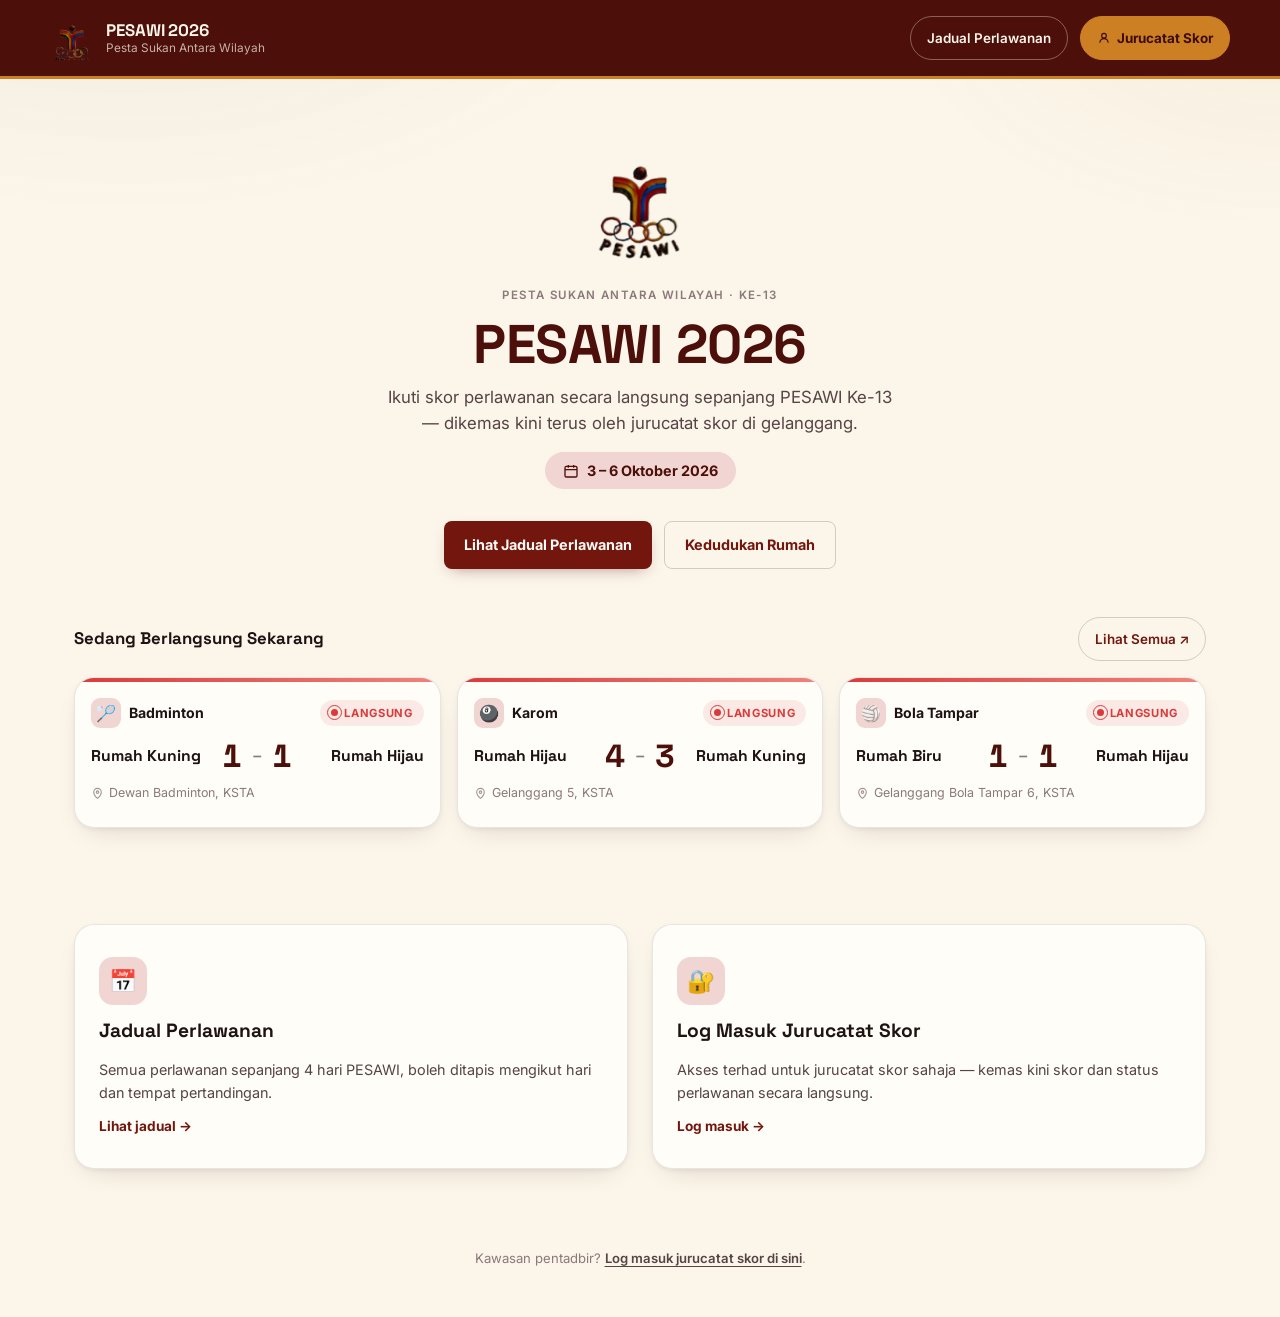
==== index.html @ 46c263d4 "Checkpoint before Apple-inspired minimalist redesign" ====
<!DOCTYPE html>
<html lang="ms">
<head>
<meta charset="UTF-8" />
<meta name="viewport" content="width=device-width, initial-scale=1" />
<title>PESAWI 2026 — Pesta Sukan Antara Wilayah</title>
<link rel="preconnect" href="https://fonts.googleapis.com">
<link rel="preconnect" href="https://fonts.gstatic.com" crossorigin>
<link href="https://fonts.googleapis.com/css2?family=Space+Grotesk:wght@500;600;700&family=Inter:wght@400;500;600;700&display=swap" rel="stylesheet">
<link rel="stylesheet" href="styles.css">
<style>
  .hero{ padding:var(--sp-8) 0 var(--sp-7); text-align:center; }
  .hero__logo{ width:auto; height:120px; margin:0 auto var(--sp-5); }
  .hero__eyebrow{ margin-bottom:var(--sp-3); }
  .hero__title{
    font-family:var(--font-display); font-weight:700; letter-spacing:-0.01em;
    font-size:clamp(2.2rem,6vw,3.4rem); color:var(--maroon-800); line-height:1.05;
  }
  .hero__sub{ font-size:1.05rem; color:var(--ink-600); margin-top:var(--sp-3); max-width:520px; margin-left:auto; margin-right:auto; }
  .hero__dates{
    display:inline-flex; align-items:center; gap:8px; margin-top:var(--sp-4);
    background:var(--maroon-100); color:var(--maroon-800); font-weight:700;
    padding:8px 18px; border-radius:999px; font-size:0.9rem;
  }
  .hero__actions{ display:flex; justify-content:center; gap:var(--sp-3); margin-top:var(--sp-6); flex-wrap:wrap; }

  .live-strip{ padding:0 0 var(--sp-7); }
  .live-strip__head{ display:flex; align-items:center; justify-content:space-between; margin-bottom:var(--sp-4); }
  .live-strip__grid{ display:grid; grid-template-columns:repeat(auto-fit, minmax(280px,1fr)); gap:var(--sp-4); }

  .quick-links{ display:grid; grid-template-columns:1fr 1fr; gap:var(--sp-5); padding:var(--sp-7) 0; }
  .quick-card{
    background:var(--cream-050); border:1px solid var(--line); border-radius:var(--r-lg);
    box-shadow:var(--shadow-card); padding:var(--sp-6) var(--sp-5); text-align:left;
    display:flex; flex-direction:column; gap:var(--sp-3); transition:transform .12s ease;
  }
  .quick-card:hover{ transform:translateY(-3px); }
  .quick-card:active{ transform:translateY(0); }
  .quick-card__icon{
    width:48px; height:48px; border-radius:var(--r-md); background:var(--maroon-100);
    display:flex; align-items:center; justify-content:center; font-size:1.4rem;
  }
  .quick-card h3{ font-family:var(--font-display); font-weight:700; font-size:1.2rem; }
  .quick-card p{ font-size:0.9rem; color:var(--ink-600); line-height:1.6; }
  .quick-card__arrow{ margin-top:auto; font-size:0.85rem; font-weight:700; color:var(--maroon-700); }

  .admin-footer-link{
    display:block; text-align:center; padding:var(--sp-6) 0 var(--sp-7);
    font-size:0.82rem; color:var(--ink-400);
  }
  .admin-footer-link a{ color:var(--ink-600); font-weight:600; text-decoration:underline; text-underline-offset:3px; }

  @media (max-width:640px){
    .quick-links{ grid-template-columns:1fr; }
  }
</style>
</head>
<body>

<header class="site-header">
  <div class="wrap site-header__row">
    <a class="brand" href="index.html" style="text-decoration:none;">
      <img class="brand__mark" src="assets/pesawi-icon.png" alt="Logo PESAWI" style="width:auto;height:44px;border-radius:0;background:none;object-fit:contain;" />
      <div class="brand__text">
        <span class="brand__title">PESAWI 2026</span>
        <span class="brand__sub">Pesta Sukan Antara Wilayah</span>
      </div>
    </a>
    <div class="nav-actions">
      <a class="nav-link" href="schedule.html">Jadual Perlawanan</a>
      <a class="nav-link nav-link--gold" href="admin.html">
        <svg viewBox="0 0 24 24" width="14" height="14" fill="none" stroke="currentColor" stroke-width="2"><path d="M12 12a4 4 0 1 0 0-8 4 4 0 0 0 0 8ZM5 20a7 7 0 0 1 14 0"/></svg>
        Jurucatat Skor
      </a>
    </div>
  </div>
</header>

<main class="wrap">

  <section class="hero">
    <img class="hero__logo" src="assets/pesawi-lockup.png" alt="Logo PESAWI — Pesta Sukan Antara Wilayah" />
    <div class="hero__eyebrow eyebrow">Pesta Sukan Antara Wilayah · Ke-13</div>
    <h1 class="hero__title">PESAWI 2026</h1>
    <p class="hero__sub">Ikuti skor perlawanan secara langsung sepanjang PESAWI Ke-13 — dikemas kini terus oleh jurucatat skor di gelanggang.</p>
    <div class="hero__dates">
      <svg viewBox="0 0 24 24" width="16" height="16" fill="none" stroke="currentColor" stroke-width="2"><rect x="3" y="5" width="18" height="16" rx="2"/><path d="M8 3v4M16 3v4M3 10h18"/></svg>
      3 – 6 Oktober 2026
    </div>
    <div class="hero__actions">
      <a class="btn btn--primary" href="schedule.html">Lihat Jadual Perlawanan</a>
      <a class="btn btn--ghost" href="standings.html">Kedudukan Rumah</a>
    </div>
  </section>

  <section class="live-strip" id="liveStrip" style="display:none;">
    <div class="live-strip__head">
      <h2 class="section-title">Sedang Berlangsung Sekarang</h2>
      <a class="nav-link" href="schedule.html" style="border-color:var(--line-strong); color:var(--maroon-700);">Lihat Semua ↗</a>
    </div>
    <div class="live-strip__grid" id="liveStripGrid"></div>
  </section>

  <section class="quick-links">
    <a class="quick-card" href="schedule.html">
      <span class="quick-card__icon">📅</span>
      <h3>Jadual Perlawanan</h3>
      <p>Semua perlawanan sepanjang 4 hari PESAWI, boleh ditapis mengikut hari dan tempat pertandingan.</p>
      <span class="quick-card__arrow">Lihat jadual →</span>
    </a>
    <a class="quick-card" href="admin.html">
      <span class="quick-card__icon">🔐</span>
      <h3>Log Masuk Jurucatat Skor</h3>
      <p>Akses terhad untuk jurucatat skor sahaja — kemas kini skor dan status perlawanan secara langsung.</p>
      <span class="quick-card__arrow">Log masuk →</span>
    </a>
  </section>

</main>

<footer class="wrap admin-footer-link">
  Kawasan pentadbir? <a href="admin.html">Log masuk jurucatat skor di sini</a>.
</footer>

<script src="mock-data.js"></script>
<script>
(function(){
  // matchCardHTML() now lives in mock-data.js as publicMatchCardHTML()
  // (shared with sport.html)

  MatchStore.subscribe(matches => {
    const live = matches.filter(m => m.status === 'live').slice(0, 3);
    const strip = document.getElementById('liveStrip');
    const grid = document.getElementById('liveStripGrid');
    if(live.length === 0){
      strip.style.display = 'none';
      return;
    }
    strip.style.display = 'block';
    grid.innerHTML = live.map(publicMatchCardHTML).join('');
  });
})();
</script>
</body>
</html>
---- styles.css ----
/* ================================================================
   PESAWI 2026 — SHARED DESIGN SYSTEM
   Colors sampled directly from the real PESAWI logo (not guessed).
   Red family (maroon + ink) shares one hue (~355-5deg); gold accent
   sits at ~33deg for contrast. See pesawi-palette.png for swatches.
   ================================================================ */
:root{
  /* --- Brand color family (from logo's red band) --- */
  --maroon-900:#3D0C07;
  --maroon-800:#4C0F0A;
  --maroon-700:#72160E;
  --maroon-600:#87241B;
  --maroon-500:#9E382F;
  --maroon-100:#F0D5D3;

  /* --- Warm neutrals (from logo's black outline) --- */
  --cream-100:#FBF5EA;
  --cream-050:#FFFDF8;
  --ink-900:#1A1111;
  --ink-800:#1F1213;
  --ink-600:#574445;
  --ink-400:#8C797A;
  --line:rgba(31,18,19,0.10);
  --line-strong:rgba(31,18,19,0.18);

  /* --- Gold accent (from logo's gold band, brightened — source photo was underexposed) --- */
  --gold-600:#9E5E10;
  --gold-500:#CC8023;
  --gold-300:#E6AD67;
  --gold-100:#F7E1C6;

  /* --- Status colors --- */
  --live:#D93B3B;
  --live-bg:rgba(217,59,59,0.10);
  --upcoming-bg:var(--gold-100);
  --finished-bg:rgba(43,27,20,0.06);
  --finished-ink:var(--ink-400);

  /* --- House colors (standings) --- */
  --house-merah:#B83A33;
  --house-biru:#3F71A6;
  --house-kuning:#8A6B12;
  --house-hijau:#368048;

  /* --- Type --- */
  --font-display:'Space Grotesk', sans-serif;
  --font-body:'Inter', sans-serif;

  /* --- Spacing --- */
  --sp-1:4px; --sp-2:8px; --sp-3:12px; --sp-4:16px; --sp-5:24px;
  --sp-6:32px; --sp-7:48px; --sp-8:64px;

  /* --- Radius / shadow --- */
  --r-sm:8px; --r-md:14px; --r-lg:20px; --r-xl:26px;
  --shadow-card: 0 10px 28px -14px rgba(74,29,29,0.22), 0 2px 6px -2px rgba(74,29,29,0.10);
  --shadow-pop: 0 30px 70px -24px rgba(36,22,17,0.45);
}

*,*::before,*::after{ box-sizing:border-box; }
html{ -webkit-text-size-adjust:100%; }
body{
  margin:0;
  background:var(--cream-100);
  color:var(--ink-800);
  font-family:var(--font-body);
  font-size:16px;
  line-height:1.5;
  -webkit-font-smoothing:antialiased;
}
img,svg{ display:block; max-width:100%; }
button,input,select{ font-family:inherit; font-size:inherit; }
button{ cursor:pointer; }
a{ color:inherit; text-decoration:none; }
h1,h2,h3,p,ul{ margin:0; }
ul{ list-style:none; padding:0; }

:focus-visible{ outline:2px solid var(--gold-600); outline-offset:2px; border-radius:4px; }

.wrap{ max-width:1180px; margin:0 auto; padding:0 var(--sp-5); }

/* subtle ambient warmth in the background, no imagery */
body::before{
  content:''; position:fixed; inset:0; z-index:-1; pointer-events:none;
  background:
    radial-gradient(900px 480px at 10% -8%, rgba(107,42,42,0.05), transparent 60%),
    radial-gradient(700px 420px at 100% 0%, rgba(200,147,43,0.06), transparent 55%);
}

/* ================================================================
   TYPE HELPERS
   ================================================================ */
.eyebrow{
  font-family:var(--font-body); font-weight:600; font-size:0.72rem;
  letter-spacing:0.12em; text-transform:uppercase; color:var(--ink-400);
}
.page-title{
  font-family:var(--font-display); font-weight:700; letter-spacing:-0.01em;
  font-size:clamp(1.5rem,3vw,2.1rem); color:var(--maroon-800);
}
.section-title{
  font-family:var(--font-display); font-weight:700; font-size:1.05rem; color:var(--ink-800);
}
.muted{ color:var(--ink-400); font-size:0.88rem; }

/* ================================================================
   HEADER / NAV  (shared shape, brand-colored variants per page)
   ================================================================ */
.site-header{
  position:sticky; top:0; z-index:30;
  background:var(--maroon-800);
  border-bottom:3px solid var(--gold-500);
}
.site-header__row{
  display:flex; align-items:center; justify-content:space-between;
  gap:var(--sp-4); padding:var(--sp-4) 0;
}
.brand{ display:flex; align-items:center; gap:var(--sp-3); color:var(--cream-100); }
.brand__mark{
  width:40px; height:40px; border-radius:50%;
  background:var(--gold-500); color:var(--maroon-900);
  font-family:var(--font-display); font-weight:800; font-size:0.95rem;
  display:flex; align-items:center; justify-content:center; flex-shrink:0;
}
.brand__text{ display:flex; flex-direction:column; gap:1px; line-height:1.2; }
.brand__title{ font-family:var(--font-display); font-weight:700; font-size:1.05rem; letter-spacing:-0.01em; }
.brand__sub{ font-size:0.74rem; color:rgba(251,245,234,0.7); }

.nav-actions{ display:flex; align-items:center; gap:var(--sp-3); }
.nav-link{
  font-size:0.84rem; font-weight:600; color:var(--cream-100);
  border:1px solid rgba(251,245,234,0.35); padding:9px 16px; border-radius:999px;
  min-height:44px; display:inline-flex; align-items:center; gap:6px; transition:background .15s ease;
}
.nav-link:hover{ background:rgba(251,245,234,0.1); }
.nav-link--gold{ background:var(--gold-500); color:var(--maroon-900); border-color:var(--gold-500); font-weight:700; }
.nav-link--gold:hover{ background:var(--gold-300); }

/* ================================================================
   BUTTONS
   ================================================================ */
.btn{
  display:inline-flex; align-items:center; justify-content:center; gap:8px;
  border:none; border-radius:var(--r-sm); padding:12px 20px;
  font-family:var(--font-body); font-weight:700; font-size:0.9rem;
  transition:transform .08s ease, box-shadow .15s ease, background .15s ease;
}
.btn:active{ transform:translateY(1px); }
.btn--primary{ background:var(--maroon-700); color:var(--cream-050); box-shadow:0 6px 16px -8px rgba(107,42,42,0.6); }
.btn--primary:hover{ background:var(--maroon-600); }
.btn--gold{ background:var(--gold-500); color:var(--maroon-900); }
.btn--gold:hover{ background:var(--gold-300); }
.btn--ghost{ background:transparent; color:var(--maroon-700); border:1.5px solid var(--line-strong); }
.btn--ghost:hover{ background:var(--maroon-100); }
.btn--danger{ background:transparent; color:var(--live); border:1.5px solid rgba(217,59,59,0.35); }
.btn--sm{ padding:8px 14px; font-size:0.8rem; min-height:44px; }
.btn--block{ width:100%; }
.btn:disabled{ opacity:0.45; cursor:not-allowed; transform:none; box-shadow:none; }

.btn--tiktok{
  background:#101010; color:#fff; border-radius:999px; padding:14px 26px;
  font-size:0.95rem; letter-spacing:0.01em;
  box-shadow:0 10px 24px -10px rgba(0,0,0,0.5);
  border-bottom:3px solid; border-image: linear-gradient(90deg,#25F4EE,#FE2C55) 1;
}
.btn--tiktok:hover{ background:#000; }
.btn--tiktok svg{ width:16px; height:16px; }
.btn--tiktok.is-disabled{
  background:var(--finished-bg); color:var(--ink-400); border-bottom-color:var(--line-strong);
  box-shadow:none; pointer-events:none;
}

.icon-btn{
  width:44px; height:44px; border-radius:10px; background:var(--cream-100);
  border:1.5px solid var(--line-strong); display:flex; align-items:center; justify-content:center;
  color:var(--maroon-700); font-family:var(--font-display); font-weight:800; font-size:1.1rem;
  transition:transform .08s ease, background .15s ease;
}
.icon-btn:hover{ background:var(--maroon-100); }
.icon-btn:active{ transform:scale(0.92); }
.icon-btn--minus{ color:var(--maroon-700); }
.icon-btn--plus{ background:var(--maroon-700); color:#fff; border-color:var(--maroon-700); }
.icon-btn--plus:hover{ background:var(--maroon-600); }

/* ================================================================
   BADGES / STATUS
   ================================================================ */
.badge{
  display:inline-flex; align-items:center; gap:6px;
  padding:5px 11px; border-radius:999px; font-size:0.7rem; font-weight:700;
  letter-spacing:0.06em; text-transform:uppercase; white-space:nowrap;
}
.badge--live{ background:var(--live-bg); color:var(--live); }
.badge--live .dot{ width:7px; height:7px; border-radius:50%; background:var(--live); position:relative; }
.badge--live .dot::after{
  content:''; position:absolute; inset:-4px; border-radius:50%; border:1.5px solid var(--live);
  animation:pulseRing 1.6s ease-out infinite;
}
@keyframes pulseRing{
  0%{ transform:scale(0.6); opacity:0.9; } 100%{ transform:scale(2.1); opacity:0; }
}
.badge--upcoming{ background:var(--upcoming-bg); color:var(--gold-600); }
.badge--upcoming .dot{ width:6px; height:6px; border-radius:50%; background:var(--gold-500); }
.badge--finished{ background:var(--finished-bg); color:var(--finished-ink); }
.badge--finished .dot{ width:6px; height:6px; border-radius:50%; background:var(--finished-ink); }

/* status ribbon on cards */
.ribbon{ height:4px; width:100%; border-radius:var(--r-lg) var(--r-lg) 0 0; }
.ribbon--live{ background:linear-gradient(90deg, var(--live), #F0837A); }
.ribbon--upcoming{ background:var(--gold-500); }
.ribbon--finished{ background:var(--line-strong); }

/* ================================================================
   CARDS
   ================================================================ */
.card{
  background:var(--cream-050); border:1px solid var(--line); border-radius:var(--r-lg);
  box-shadow:var(--shadow-card); overflow:hidden;
}
.match-card{
  display:flex; flex-direction:column; text-align:left; width:100%;
  background:var(--cream-050); border:1px solid var(--line);
  transition:transform .12s ease, box-shadow .12s ease;
}
.match-card:hover{ transform:translateY(-3px); box-shadow:0 20px 40px -18px rgba(74,29,29,0.3); }
.match-card:active{ transform:translateY(0); box-shadow:var(--shadow-card); }
.match-card__body{ padding:var(--sp-4) var(--sp-4) var(--sp-5); display:flex; flex-direction:column; gap:var(--sp-3); }
.match-card__top{ display:flex; align-items:center; justify-content:space-between; gap:var(--sp-3); }
.sport-tag{ display:flex; align-items:center; gap:8px; font-weight:700; font-size:0.88rem; }
.sport-icon{
  width:30px; height:30px; border-radius:9px; background:var(--maroon-100);
  display:flex; align-items:center; justify-content:center; font-size:1rem; flex-shrink:0;
}
.match-card__teams{ display:flex; align-items:center; justify-content:space-between; gap:var(--sp-3); }
.team-name{ font-family:var(--font-display); font-weight:700; font-size:0.98rem; flex:1; line-height:1.2; }
.team-name--b{ text-align:right; }
.score-display{
  font-family:var(--font-display); font-weight:700; font-variant-numeric:tabular-nums;
  color:var(--maroon-800); line-height:1;
}
.score-display--card{ font-size:2rem; display:flex; align-items:center; gap:10px; }
.score-display--card .vs-sep{ color:var(--ink-400); font-size:1.1rem; font-weight:500; }
.match-card__meta{ display:flex; align-items:center; gap:var(--sp-3); font-size:0.78rem; color:var(--ink-400); flex-wrap:wrap; }
.match-card__meta svg{ width:13px; height:13px; opacity:0.8; }
.meta-item{ display:flex; align-items:center; gap:5px; }

/* ================================================================
   FILTER BAR / CHIPS
   ================================================================ */
.filter-bar{ display:flex; flex-direction:column; gap:var(--sp-3); padding:var(--sp-5) 0 var(--sp-4); }
.filter-row{ display:flex; align-items:center; gap:var(--sp-3); flex-wrap:wrap; }
.chip-row{ display:flex; gap:8px; flex-wrap:wrap; overflow-x:auto; padding-bottom:2px; }
.chip{
  background:var(--cream-050); border:1.5px solid var(--line-strong); color:var(--ink-600);
  font-size:0.82rem; font-weight:600; padding:8px 15px; border-radius:999px; white-space:nowrap;
  min-height:44px; display:flex; flex-direction:column; align-items:center; justify-content:center; line-height:1.25;
}
.chip small{ font-weight:500; font-size:0.68rem; opacity:0.75; }
.chip.is-active{ background:var(--maroon-700); border-color:var(--maroon-700); color:#fff; }
.chip.is-live::after{ content:''; }

.select-field{
  position:relative; display:inline-flex; align-items:center;
}
select.input{ padding-right:34px; appearance:none; -webkit-appearance:none; }
.select-field svg{ position:absolute; right:12px; pointer-events:none; width:14px; height:14px; color:var(--ink-400); }

/* ================================================================
   FORMS
   ================================================================ */
.field{ display:flex; flex-direction:column; gap:6px; }
.field label{ font-size:0.78rem; font-weight:700; color:var(--ink-600); }
.input{
  background:var(--cream-100); border:1.5px solid var(--line-strong); border-radius:var(--r-sm);
  padding:12px 14px; color:var(--ink-800); width:100%; min-height:44px;
}
.input:focus{ outline:none; border-color:var(--maroon-500); background:var(--cream-050); }
.input::placeholder{ color:var(--ink-400); }
.field-row{ display:grid; grid-template-columns:1fr 1fr; gap:var(--sp-4); }
.field-error{ font-size:0.76rem; color:var(--live); }
.field-hint{ font-size:0.76rem; color:var(--ink-400); }

/* ================================================================
   EMPTY / LOADING STATES
   ================================================================ */
.empty-state{
  display:flex; flex-direction:column; align-items:center; text-align:center; gap:var(--sp-3);
  padding:var(--sp-8) var(--sp-4); color:var(--ink-400);
}
.empty-state__icon{ font-size:2.4rem; }
.empty-state__title{ font-family:var(--font-display); font-weight:700; color:var(--ink-600); font-size:1.1rem; }

.skeleton-card{ border-radius:var(--r-lg); background:var(--cream-050); border:1px solid var(--line); padding:var(--sp-5); height:172px; overflow:hidden; }
.skeleton-line{
  border-radius:6px; background:linear-gradient(90deg, var(--line) 25%, var(--line-strong) 37%, var(--line) 63%);
  background-size:400% 100%; animation:shimmer 1.4s ease infinite;
}
@keyframes shimmer{ 0%{ background-position:100% 0; } 100%{ background-position:0 0; } }

/* ================================================================
   MODAL / OVERLAY  (match detail + admin forms)
   ================================================================ */
.overlay{
  position:fixed; inset:0; background:rgba(36,22,17,0.55);
  display:flex; align-items:flex-end; justify-content:center; z-index:60;
  opacity:0; pointer-events:none; transition:opacity .18s ease;
}
.overlay.is-open{ opacity:1; pointer-events:auto; }
.modal{
  background:var(--cream-100); width:100%; max-width:620px; max-height:92vh; overflow-y:auto;
  border-radius:var(--r-xl) var(--r-xl) 0 0; box-shadow:var(--shadow-pop);
  transform:translateY(24px); transition:transform .2s ease;
}
.overlay.is-open .modal{ transform:translateY(0); }
@media (min-width:720px){
  .overlay{ align-items:center; }
  .modal{ border-radius:var(--r-xl); }
}
.modal__head{ display:flex; align-items:center; justify-content:space-between; padding:var(--sp-4) var(--sp-5); border-bottom:1px solid var(--line); position:sticky; top:0; background:var(--cream-100); z-index:2; }
.modal__close{
  background:none; border:none; color:var(--ink-400); font-size:1.4rem; line-height:1;
  width:44px; height:44px; display:flex; align-items:center; justify-content:center; flex-shrink:0;
}
.modal__body{ padding:var(--sp-5); }

/* ================================================================
   MATCH DETAIL (public)
   ================================================================ */
.detail-scoreboard{ background:var(--maroon-800); border-radius:var(--r-lg); padding:var(--sp-6) var(--sp-5); color:var(--cream-100); text-align:center; }
.detail-teams{ display:grid; grid-template-columns:1fr auto 1fr; align-items:center; gap:var(--sp-4); }
.detail-team-name{ font-family:var(--font-display); font-weight:700; font-size:clamp(1rem,3vw,1.3rem); }
.detail-score{ font-family:var(--font-display); font-weight:700; font-size:clamp(3.4rem,11vw,5.2rem); color:var(--gold-300); line-height:1; }
.detail-sep{ color:rgba(251,245,234,0.4); font-size:1.4rem; padding:0 6px; }
.detail-meta-row{ display:flex; justify-content:center; gap:var(--sp-5); margin-top:var(--sp-5); flex-wrap:wrap; }
.detail-meta-item{ display:flex; align-items:center; gap:7px; font-size:0.84rem; color:rgba(251,245,234,0.85); }
.detail-meta-item svg{ width:15px; height:15px; }
.detail-actions{ display:flex; flex-direction:column; align-items:center; gap:var(--sp-2); margin-top:var(--sp-6); }

/* ================================================================
   ADMIN — LOGIN
   ================================================================ */
.login-screen{ min-height:calc(100vh - 68px); display:flex; align-items:center; justify-content:center; padding:var(--sp-5); }
.login-card{ width:100%; max-width:400px; padding:var(--sp-6) var(--sp-5); display:flex; flex-direction:column; gap:var(--sp-4); }
.login-card__head{ text-align:center; display:flex; flex-direction:column; gap:var(--sp-2); margin-bottom:var(--sp-2); }
.login-card__mark{ width:52px; height:52px; border-radius:50%; background:var(--maroon-700); color:var(--gold-300); display:flex; align-items:center; justify-content:center; margin:0 auto; font-family:var(--font-display); font-weight:800; }
.login-hint{ background:var(--gold-100); border:1px dashed var(--gold-500); border-radius:var(--r-sm); padding:var(--sp-3); font-size:0.78rem; color:var(--gold-600); text-align:center; }

/* ================================================================
   ADMIN — MATCH MANAGEMENT
   ================================================================ */
.admin-toolbar{ display:flex; align-items:center; justify-content:space-between; gap:var(--sp-4); flex-wrap:wrap; padding:var(--sp-5) 0; }
.admin-match{ display:flex; flex-direction:column; gap:var(--sp-4); padding:var(--sp-4) var(--sp-5); }
.admin-match__top{ display:flex; align-items:flex-start; justify-content:space-between; gap:var(--sp-4); flex-wrap:wrap; }
.admin-match__info{ display:flex; gap:var(--sp-3); align-items:center; }
.admin-match__names{ display:flex; flex-direction:column; gap:2px; }
.admin-match__names strong{ font-family:var(--font-display); font-size:1rem; }
.admin-match__meta{ font-size:0.78rem; color:var(--ink-400); }

.segmented{ display:inline-flex; background:var(--cream-100); border:1px solid var(--line-strong); border-radius:999px; padding:3px; }
.segmented button{
  border:none; background:none; padding:7px 14px; border-radius:999px; font-size:0.76rem;
  font-weight:700; letter-spacing:0.03em; text-transform:uppercase; color:var(--ink-400);
  min-height:44px; display:inline-flex; align-items:center; justify-content:center;
}
.segmented button.is-active[data-status="live"]{ background:var(--live); color:#fff; }
.segmented button.is-active[data-status="upcoming"]{ background:var(--gold-500); color:var(--maroon-900); }
.segmented button.is-active[data-status="finished"]{ background:var(--ink-600); color:#fff; }

.score-panel{ display:flex; align-items:center; justify-content:space-between; gap:var(--sp-5); background:var(--cream-100); border-radius:var(--r-md); padding:var(--sp-4); flex-wrap:wrap; }
.score-control{ display:flex; flex-direction:column; align-items:center; gap:8px; flex:1; min-width:140px; }
.score-control__team{ font-size:0.78rem; font-weight:700; color:var(--ink-600); text-align:center; }
.score-control__row{ display:flex; align-items:center; gap:10px; }
.score-control__value{ font-family:var(--font-display); font-weight:700; font-size:2rem; min-width:52px; text-align:center; }
.score-set{ display:flex; gap:6px; align-items:center; }
.score-set input{ width:56px; text-align:center; padding:8px; }

.admin-match__actions{ display:flex; gap:var(--sp-3); padding-top:var(--sp-3); border-top:1px solid var(--line); }

/* ================================================================
   TOAST
   ================================================================ */
.toast-stack{ position:fixed; bottom:var(--sp-5); left:50%; transform:translateX(-50%); z-index:80; display:flex; flex-direction:column; gap:8px; align-items:center; }
.toast{
  background:var(--ink-800); color:var(--cream-050); padding:12px 20px; border-radius:999px;
  font-size:0.84rem; font-weight:600; box-shadow:var(--shadow-pop); display:flex; align-items:center; gap:8px;
  animation:toastIn .2s ease;
}
.toast svg{ width:15px; height:15px; color:var(--gold-300); }
@keyframes toastIn{ from{ opacity:0; transform:translateY(8px); } to{ opacity:1; transform:translateY(0); } }

/* ================================================================
   GRID / RESPONSIVE
   ================================================================ */
.match-grid{ display:grid; grid-template-columns:repeat(auto-fill, minmax(300px,1fr)); gap:var(--sp-5); padding-bottom:var(--sp-7); }
.admin-list{ display:flex; flex-direction:column; gap:var(--sp-4); padding-bottom:var(--sp-7); }

@media (max-width:640px){
  .field-row{ grid-template-columns:1fr; }
  .detail-teams{ grid-template-columns:1fr; gap:var(--sp-2); }
  .detail-sep{ display:none; }
  .score-panel{ flex-direction:column; }
  .admin-match__top{ flex-direction:column; }
}

/* ================================================================
   STANDINGS
   ================================================================ */
.standings-lead{ padding:var(--sp-5) 0 var(--sp-6); display:flex; flex-direction:column; gap:6px; }
.standings-card{ padding:0; margin-bottom:var(--sp-7); }
.standings-table{ width:100%; border-collapse:collapse; }
.standings-table th{
  text-align:left; font-size:0.72rem; font-weight:700; letter-spacing:0.06em; text-transform:uppercase;
  color:var(--ink-400); padding:var(--sp-3) var(--sp-4); border-bottom:1px solid var(--line);
}
.standings-table td{ padding:var(--sp-4); border-bottom:1px solid var(--line); font-weight:600; }
.standings-table tbody tr:last-child td{ border-bottom:none; }
.standings-row.is-leader{ background:var(--gold-100); }
.rank-badge{ font-family:var(--font-display); font-weight:700; color:var(--ink-600); }
.house-name{ display:flex; align-items:center; gap:10px; font-family:var(--font-display); font-weight:700; }
.house-dot{ width:12px; height:12px; border-radius:50%; flex-shrink:0; }
.standings-points{ font-family:var(--font-display); font-weight:700; font-size:1.2rem; color:var(--maroon-800); }

.sport-breakdown-grid{ display:grid; grid-template-columns:repeat(auto-fill, minmax(260px,1fr)); gap:var(--sp-4); padding-bottom:var(--sp-7); }
.sport-breakdown-card{ padding:var(--sp-4) var(--sp-5); display:flex; flex-direction:column; gap:var(--sp-3); }
.sport-breakdown-card__head{ display:flex; align-items:center; gap:10px; }
.sport-breakdown-list{ display:flex; flex-direction:column; gap:10px; }
.sport-breakdown-row{ display:flex; align-items:center; justify-content:space-between; font-size:0.88rem; }
.sport-breakdown-row .wdl{ font-family:var(--font-display); font-weight:700; font-variant-numeric:tabular-nums; color:var(--ink-600); }

.standings-loading{ display:flex; flex-direction:column; gap:var(--sp-3); padding-bottom:var(--sp-7); }

@media (max-width:640px){
  .standings-table thead{ display:none; }
  .standings-table, .standings-table tbody, .standings-table tr, .standings-table td{ display:block; width:100%; }
  .standings-table tr{ padding:var(--sp-3) var(--sp-4); border-bottom:1px solid var(--line); }
  .standings-table td{ display:flex; align-items:center; justify-content:space-between; padding:6px 0; border-bottom:none; }
  .standings-table td::before{ content:attr(data-label); font-size:0.7rem; font-weight:700; letter-spacing:0.05em; text-transform:uppercase; color:var(--ink-400); }
  .standings-table td[data-label="Rumah"]::before{ display:none; }
}

@media (prefers-reduced-motion: reduce){
  *{
    animation-duration:0.001s !important; transition-duration:0.001s !important;
    animation-iteration-count:1 !important;
  }
}
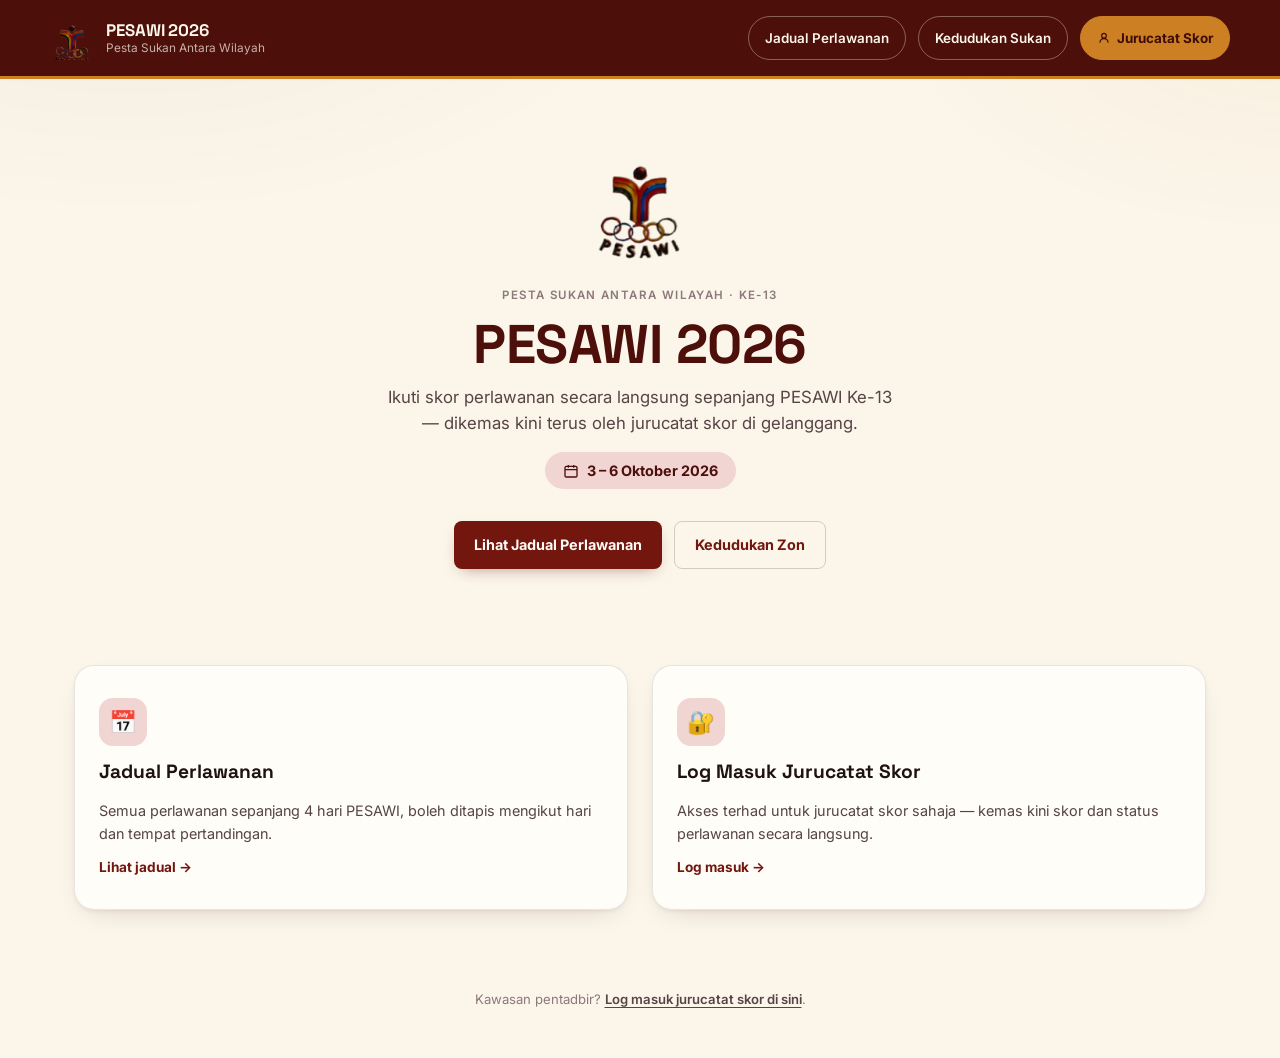
==== commit aeb80fa5: "Full CRUD, mock data cleared, autoplay removed"" ====
--- a/index.html
+++ b/index.html
@@ -68,6 +68,7 @@
     </a>
     <div class="nav-actions">
       <a class="nav-link" href="schedule.html">Jadual Perlawanan</a>
+      <a class="nav-link" href="sports-index.html">Kedudukan Sukan</a>
       <a class="nav-link nav-link--gold" href="admin.html">
         <svg viewBox="0 0 24 24" width="14" height="14" fill="none" stroke="currentColor" stroke-width="2"><path d="M12 12a4 4 0 1 0 0-8 4 4 0 0 0 0 8ZM5 20a7 7 0 0 1 14 0"/></svg>
         Jurucatat Skor
@@ -89,7 +90,7 @@
     </div>
     <div class="hero__actions">
       <a class="btn btn--primary" href="schedule.html">Lihat Jadual Perlawanan</a>
-      <a class="btn btn--ghost" href="standings.html">Kedudukan Rumah</a>
+      <a class="btn btn--ghost" href="standings.html">Kedudukan Zon</a>
     </div>
   </section>
 
--- a/styles.css
+++ b/styles.css
@@ -198,16 +198,20 @@
 @keyframes pulseRing{
   0%{ transform:scale(0.6); opacity:0.9; } 100%{ transform:scale(2.1); opacity:0; }
 }
-.badge--upcoming{ background:var(--upcoming-bg); color:var(--gold-600); }
-.badge--upcoming .dot{ width:6px; height:6px; border-radius:50%; background:var(--gold-500); }
-.badge--finished{ background:var(--finished-bg); color:var(--finished-ink); }
-.badge--finished .dot{ width:6px; height:6px; border-radius:50%; background:var(--finished-ink); }
-
-/* status ribbon on cards */
+/* only LIVE keeps real color/weight — upcoming and finished are quiet text,
+   no filled pill, no dot, same principle as the match-card redesign */
+.badge--upcoming, .badge--finished{
+  background:transparent; color:var(--ink-400); font-weight:600;
+  text-transform:none; letter-spacing:normal; padding:5px 0;
+}
+.badge--upcoming .dot, .badge--finished .dot{ display:none; }
+
+/* status ribbon on cards — same "only LIVE" rule: upcoming/finished are
+   invisible rather than filled, so the ribbon never competes with the badge */
 .ribbon{ height:4px; width:100%; border-radius:var(--r-lg) var(--r-lg) 0 0; }
 .ribbon--live{ background:linear-gradient(90deg, var(--live), #F0837A); }
-.ribbon--upcoming{ background:var(--gold-500); }
-.ribbon--finished{ background:var(--line-strong); }
+.ribbon--upcoming{ background:transparent; }
+.ribbon--finished{ background:transparent; }
 
 /* ================================================================
    CARDS
@@ -218,30 +222,39 @@
 }
 .match-card{
   display:flex; flex-direction:column; text-align:left; width:100%;
-  background:var(--cream-050); border:1px solid var(--line);
-  transition:transform .12s ease, box-shadow .12s ease;
-}
-.match-card:hover{ transform:translateY(-3px); box-shadow:0 20px 40px -18px rgba(74,29,29,0.3); }
-.match-card:active{ transform:translateY(0); box-shadow:var(--shadow-card); }
+  border:none; box-shadow:none;
+  transition:transform .12s ease;
+}
+.match-card:hover{ transform:translateY(-3px); }
+.match-card:active{ transform:translateY(0); }
 .match-card__body{ padding:var(--sp-4) var(--sp-4) var(--sp-5); display:flex; flex-direction:column; gap:var(--sp-3); }
 .match-card__top{ display:flex; align-items:center; justify-content:space-between; gap:var(--sp-3); }
 .sport-tag{ display:flex; align-items:center; gap:8px; font-weight:700; font-size:0.88rem; }
 .sport-icon{
-  width:30px; height:30px; border-radius:9px; background:var(--maroon-100);
-  display:flex; align-items:center; justify-content:center; font-size:1rem; flex-shrink:0;
+  width:22px; height:22px;
+  display:flex; align-items:center; justify-content:center; font-size:1.05rem; flex-shrink:0;
 }
 .match-card__teams{ display:flex; align-items:center; justify-content:space-between; gap:var(--sp-3); }
 .team-name{ font-family:var(--font-display); font-weight:700; font-size:0.98rem; flex:1; line-height:1.2; }
 .team-name--b{ text-align:right; }
 .score-display{
   font-family:var(--font-display); font-weight:700; font-variant-numeric:tabular-nums;
-  color:var(--maroon-800); line-height:1;
-}
-.score-display--card{ font-size:2rem; display:flex; align-items:center; gap:10px; }
+  color:var(--ink-800); line-height:1;
+}
+.score-display--card{ font-size:2.5rem; display:flex; align-items:center; gap:10px; }
 .score-display--card .vs-sep{ color:var(--ink-400); font-size:1.1rem; font-weight:500; }
 .match-card__meta{ display:flex; align-items:center; gap:var(--sp-3); font-size:0.78rem; color:var(--ink-400); flex-wrap:wrap; }
 .match-card__meta svg{ width:13px; height:13px; opacity:0.8; }
 .meta-item{ display:flex; align-items:center; gap:5px; }
+
+/* schedule.html's stacked full-width row card — was previously undefined
+   (all layout came from inline styles), which meant it silently inherited
+   .card's border+shadow instead of actually being flat. Same cancellation
+   + hover/press feedback as .match-card, kept as its own rule since the
+   two cards have different internal layouts. */
+.match-card-row{ border:none; box-shadow:none; transition:transform .12s ease; }
+.match-card-row:hover{ transform:translateY(-3px); }
+.match-card-row:active{ transform:translateY(0); }
 
 /* ================================================================
    FILTER BAR / CHIPS
@@ -348,7 +361,7 @@
    ADMIN — MATCH MANAGEMENT
    ================================================================ */
 .admin-toolbar{ display:flex; align-items:center; justify-content:space-between; gap:var(--sp-4); flex-wrap:wrap; padding:var(--sp-5) 0; }
-.admin-match{ display:flex; flex-direction:column; gap:var(--sp-4); padding:var(--sp-4) var(--sp-5); }
+.admin-match{ border:none; box-shadow:none; display:flex; flex-direction:column; gap:var(--sp-4); padding:var(--sp-4) var(--sp-5); }
 .admin-match__top{ display:flex; align-items:flex-start; justify-content:space-between; gap:var(--sp-4); flex-wrap:wrap; }
 .admin-match__info{ display:flex; gap:var(--sp-3); align-items:center; }
 .admin-match__names{ display:flex; flex-direction:column; gap:2px; }
@@ -366,6 +379,14 @@
 .segmented button.is-active[data-status="finished"]{ background:var(--ink-600); color:#fff; }
 
 .score-panel{ display:flex; align-items:center; justify-content:space-between; gap:var(--sp-5); background:var(--cream-100); border-radius:var(--r-md); padding:var(--sp-4); flex-wrap:wrap; }
+/* three-column sets layout: team columns share remaining width equally,
+   center (×/+ Tambah Set) stays sized to its own content. Team columns
+   use justify-self (not width:100%+text-align) so they sit at the edge
+   of their 1fr track without stretching — stretching would leave their
+   already-left-aligned content bunched toward the middle instead. */
+.sets-columns{ display:grid; grid-template-columns:1fr auto 1fr; align-items:start; gap:var(--sp-7); width:100%; }
+.sets-columns__team--a{ justify-self:start; }
+.sets-columns__team--b{ justify-self:end; }
 .score-control{ display:flex; flex-direction:column; align-items:center; gap:8px; flex:1; min-width:140px; }
 .score-control__team{ font-size:0.78rem; font-weight:700; color:var(--ink-600); text-align:center; }
 .score-control__row{ display:flex; align-items:center; gap:10px; }
@@ -399,6 +420,8 @@
   .detail-sep{ display:none; }
   .score-panel{ flex-direction:column; }
   .admin-match__top{ flex-direction:column; }
+  .sets-columns{ grid-template-columns:1fr; }
+  .sets-columns__team--a, .sets-columns__team--b{ justify-self:stretch; }
 }
 
 /* ================================================================
@@ -411,16 +434,17 @@
   text-align:left; font-size:0.72rem; font-weight:700; letter-spacing:0.06em; text-transform:uppercase;
   color:var(--ink-400); padding:var(--sp-3) var(--sp-4); border-bottom:1px solid var(--line);
 }
-.standings-table td{ padding:var(--sp-4); border-bottom:1px solid var(--line); font-weight:600; }
-.standings-table tbody tr:last-child td{ border-bottom:none; }
+/* row-to-row separation comes from generous padding, not a border on every
+   row — the header keeps one divider as a single structural anchor */
+.standings-table td{ padding:var(--sp-5) var(--sp-4); font-weight:600; }
 .standings-row.is-leader{ background:var(--gold-100); }
 .rank-badge{ font-family:var(--font-display); font-weight:700; color:var(--ink-600); }
 .house-name{ display:flex; align-items:center; gap:10px; font-family:var(--font-display); font-weight:700; }
 .house-dot{ width:12px; height:12px; border-radius:50%; flex-shrink:0; }
-.standings-points{ font-family:var(--font-display); font-weight:700; font-size:1.2rem; color:var(--maroon-800); }
+.standings-points{ font-family:var(--font-display); font-weight:700; font-size:1.2rem; color:var(--ink-800); }
 
 .sport-breakdown-grid{ display:grid; grid-template-columns:repeat(auto-fill, minmax(260px,1fr)); gap:var(--sp-4); padding-bottom:var(--sp-7); }
-.sport-breakdown-card{ padding:var(--sp-4) var(--sp-5); display:flex; flex-direction:column; gap:var(--sp-3); }
+.sport-breakdown-card{ border:none; box-shadow:none; padding:var(--sp-4) var(--sp-5); display:flex; flex-direction:column; gap:var(--sp-3); }
 .sport-breakdown-card__head{ display:flex; align-items:center; gap:10px; }
 .sport-breakdown-list{ display:flex; flex-direction:column; gap:10px; }
 .sport-breakdown-row{ display:flex; align-items:center; justify-content:space-between; font-size:0.88rem; }
@@ -431,10 +455,10 @@
 @media (max-width:640px){
   .standings-table thead{ display:none; }
   .standings-table, .standings-table tbody, .standings-table tr, .standings-table td{ display:block; width:100%; }
-  .standings-table tr{ padding:var(--sp-3) var(--sp-4); border-bottom:1px solid var(--line); }
+  .standings-table tr{ padding:var(--sp-4) var(--sp-4); }
   .standings-table td{ display:flex; align-items:center; justify-content:space-between; padding:6px 0; border-bottom:none; }
   .standings-table td::before{ content:attr(data-label); font-size:0.7rem; font-weight:700; letter-spacing:0.05em; text-transform:uppercase; color:var(--ink-400); }
-  .standings-table td[data-label="Rumah"]::before{ display:none; }
+  .standings-table td[data-label="Pasukan"]::before{ display:none; }
 }
 
 @media (prefers-reduced-motion: reduce){
